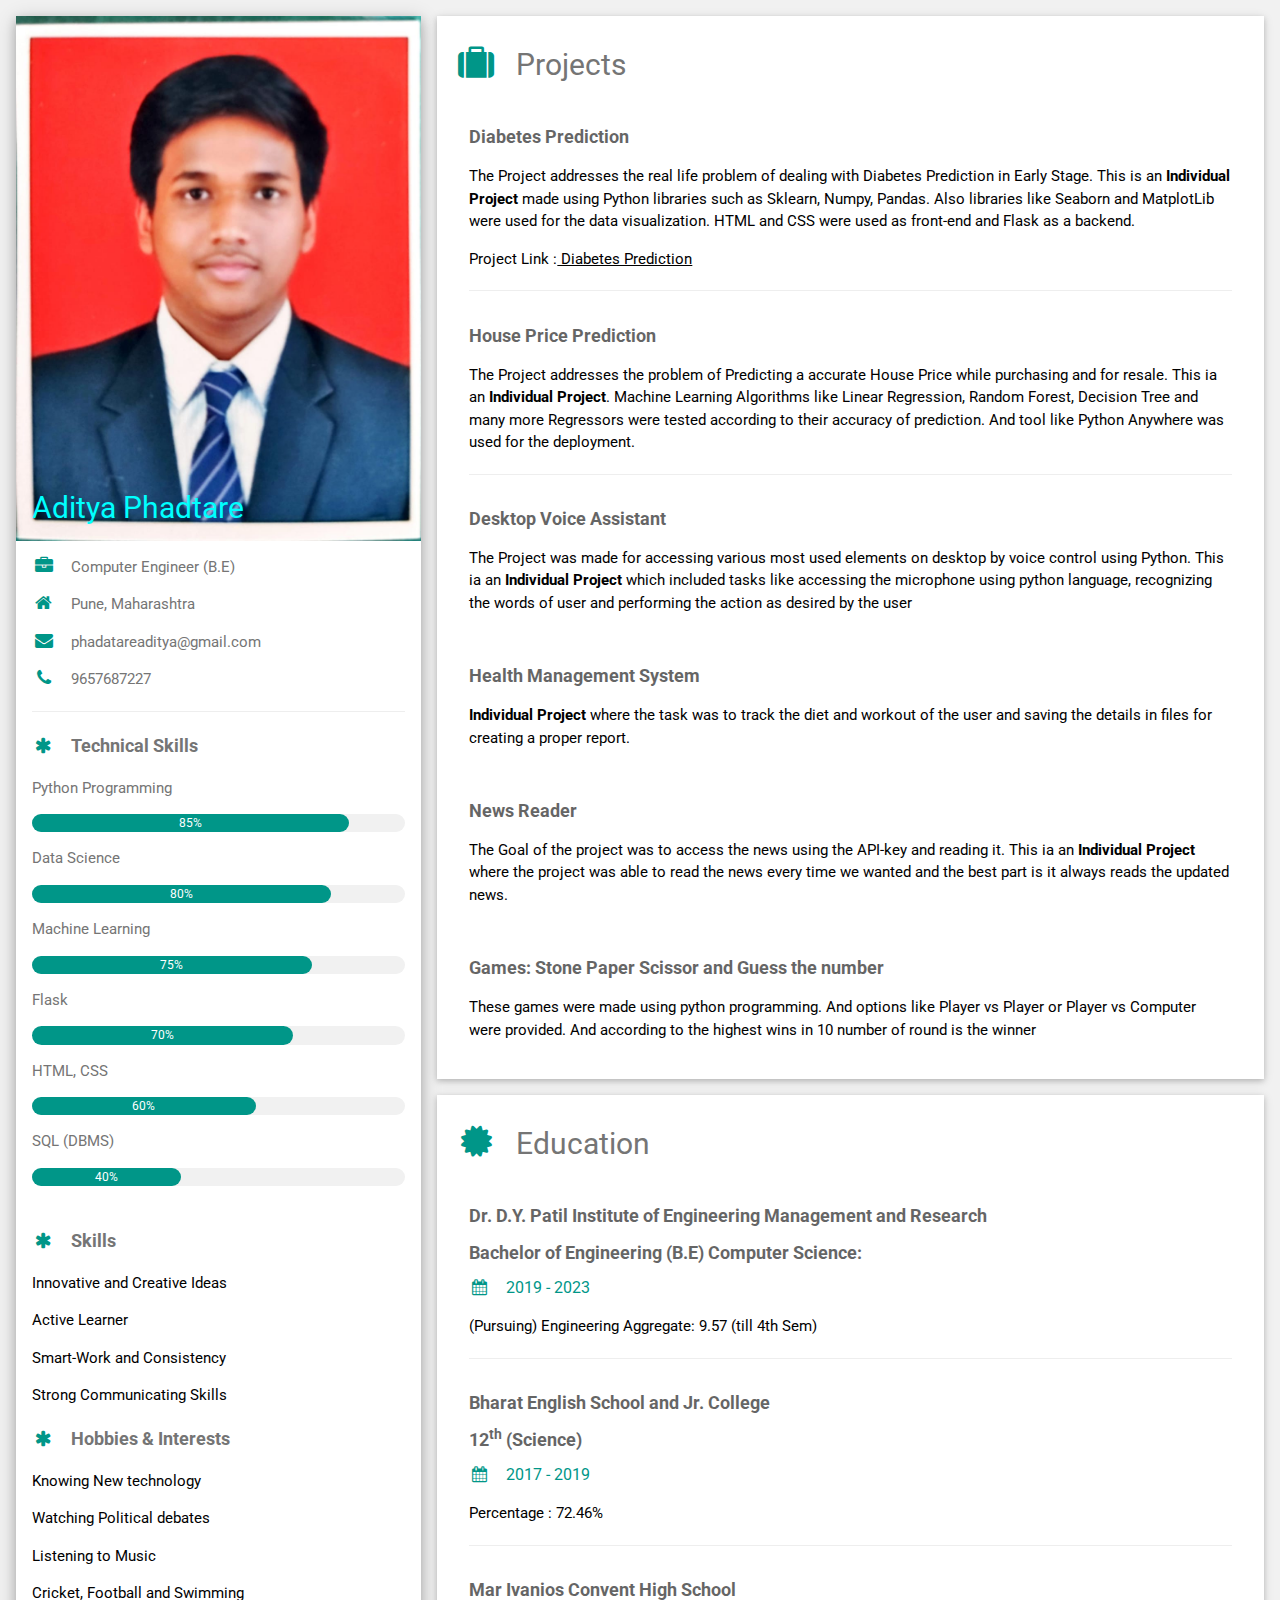
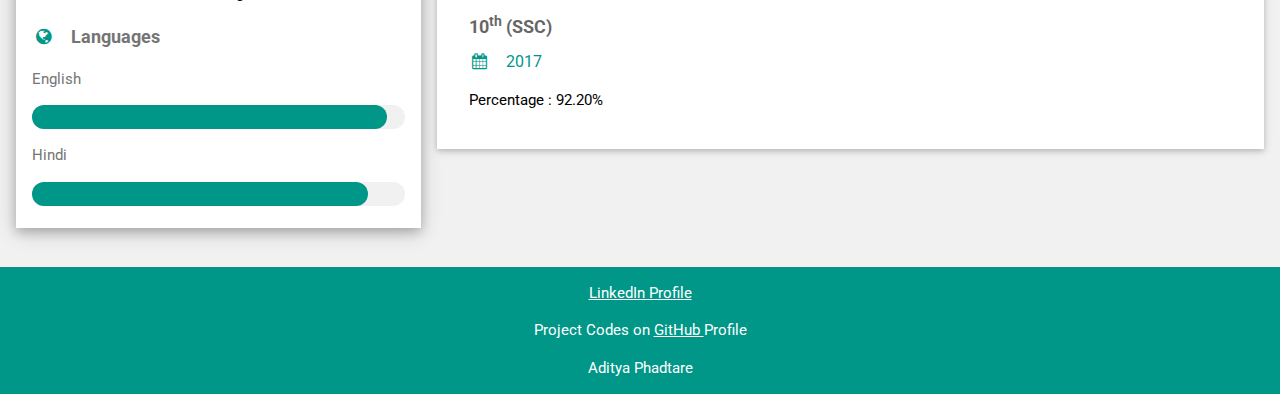
==== aditya_portfolio.html @ cdd527f1 "aditya" ====
<!DOCTYPE html>
<html>
<title>Aditya Phadtare</title>
<meta charset="UTF-8">
<link rel="shortcut icon" href="https://cdn-icons-png.flaticon.com/512/351/351456.png" type="image/x-icon">
<meta name="viewport" content="width=device-width, initial-scale=1">
<link rel="stylesheet" href="css/styling.css">
<link rel='stylesheet' href='https://fonts.googleapis.com/css?family=Roboto'>
<link rel="stylesheet" href="https://cdnjs.cloudflare.com/ajax/libs/font-awesome/4.7.0/css/font-awesome.min.css">
<style>
html,body,h1,h2,h3,h4,h5,h6 {font-family: "Roboto", sans-serif}
</style>
<body class="w3-light-grey">

<!-- Page Container -->
<div class="w3-content w3-margin-top" style="max-width:1400px;">

  <!-- The Grid -->
  <div class="w3-row-padding">
  
    <!-- Left Column -->
    <div class="w3-third">
    
      <div class="w3-white w3-text-grey w3-card-4">
        <div class="w3-display-container">
          <img src="images/secretary.jpg" style="width:100%" alt="Avatar">
          <div class="w3-display-bottomleft w3-container w3-text-black">
            <h2>Aditya Phadtare</h2>
          </div>
        </div>
        <div class="w3-container">
          <p><i class="fa fa-briefcase fa-fw w3-margin-right w3-large w3-text-teal"></i>Computer Engineer (B.E)</p>
          <p><i class="fa fa-home fa-fw w3-margin-right w3-large w3-text-teal"></i>Pune, Maharashtra</p>
          <p><i class="fa fa-envelope fa-fw w3-margin-right w3-large w3-text-teal"></i>phadatareaditya@gmail.com</p>
          <p><i class="fa fa-phone fa-fw w3-margin-right w3-large w3-text-teal"></i>9657687227</p>
          <hr>

          <p class="w3-large"><b><i class="fa fa-asterisk fa-fw w3-margin-right w3-text-teal"></i>Technical Skills</b></p>
          <p>Python Programming</p>
          <div class="w3-light-grey w3-round-xlarge w3-small">
            <div class="w3-container w3-center w3-round-xlarge w3-teal" style="width:85%">85%</div>
          </div>
          <p>Data Science</p>
          <div class="w3-light-grey w3-round-xlarge w3-small">
            <div class="w3-container w3-center w3-round-xlarge w3-teal" style="width:80%">80%</div>
          </div>
          <p>Machine Learning</p>
          <div class="w3-light-grey w3-round-xlarge w3-small">
            <div class="w3-container w3-center w3-round-xlarge w3-teal" style="width:75%">
              <div class="w3-center w3-text-white">75%</div>
            </div>
          </div>
          <p>Flask</p>
          <div class="w3-light-grey w3-round-xlarge w3-small">
            <div class="w3-container w3-center w3-round-xlarge w3-teal" style="width:70%">70%</div>
          </div>
          <p>HTML, CSS</p>
          <div class="w3-light-grey w3-round-xlarge w3-small">
            <div class="w3-container w3-center w3-round-xlarge w3-teal" style="width:60%">60%</div>
          </div>
          <p>SQL (DBMS)</p>
          <div class="w3-light-grey w3-round-xlarge w3-small">
            <div class="w3-container w3-center w3-round-xlarge w3-teal" style="width:40%">40%</div>
          </div>
          <br>


          <p class="w3-large"><b><i class="fa fa-asterisk fa-fw w3-margin-right w3-text-teal"></i>Skills</b></p>
          <div style="color:black">
          <p>Innovative and Creative Ideas</p>
          <p>Active Learner</p>
          <p>Smart-Work and Consistency</p>
          <p>Strong Communicating Skills</p></div>

          <p class="w3-large"><b><i class="fa fa-asterisk fa-fw w3-margin-right w3-text-teal"></i>Hobbies & Interests</b></p>
          <div style="color:black">
          <p>Knowing New technology</p>
          <p>Watching Political debates</p>
          <p>Listening to Music</p>
          <p>Cricket, Football and Swimming</p>
        </div>



          <p class="w3-large w3-text-theme"><b><i class="fa fa-globe fa-fw w3-margin-right w3-text-teal"></i>Languages</b></p>
          <p>English</p>
          <div class="w3-light-grey w3-round-xlarge">
            <div class="w3-round-xlarge w3-teal" style="height:24px;width:95%"></div>
          </div>
        
          <p>Hindi</p>
          <div class="w3-light-grey w3-round-xlarge">
            <div class="w3-round-xlarge w3-teal" style="height:24px;width:90%"></div>
          </div>
          <br>
        </div>
        
      </div><br>
      

    <!-- End Left Column -->
    </div>

    <!-- Right Column -->
    <div class="w3-twothird">
    
      <div class="w3-container w3-card w3-white w3-margin-bottom">
        <h2 class="w3-text-grey w3-padding-16"><i class="fa fa-suitcase fa-fw w3-margin-right w3-xxlarge w3-text-teal"></i>Projects</h2>
        <div class="w3-container">
          <h5 class="w3-opacity"><b>Diabetes Prediction</b></h5>
          <p>The Project addresses the real life problem of dealing with Diabetes Prediction in Early Stage. This is an <strong>Individual Project</strong> made using Python libraries such as Sklearn, Numpy, Pandas. Also libraries like Seaborn and MatplotLib were used for the data visualization. HTML and CSS were used as front-end and Flask as a backend.</p>
          <p>Project Link :<a href="aditya42.pythonanywhere.com", target="blank"> Diabetes Prediction</a></p>
          <hr>
        </div>
        <div class="w3-container">
          <h5 class="w3-opacity"><b>House Price Prediction</b></h5>
          <p>The Project addresses the problem of Predicting a accurate House Price while purchasing and for resale. This ia an <strong>Individual Project</strong>. Machine Learning Algorithms like Linear Regression, Random Forest, Decision Tree and many more Regressors were tested according to their accuracy of prediction. And tool like Python Anywhere was used for the deployment. </p>
          <hr>
        </div>
        <div class="w3-container">
          <h5 class="w3-opacity"><b>Desktop Voice Assistant</b></h5>
          <p>The Project was made for accessing various most used elements on desktop by voice control using Python. This ia an <strong>Individual Project</strong> which included tasks like accessing the microphone using python language, recognizing the words of user and performing the action as desired by the user</p><br>
        </div>
        <div class="w3-container">
          <h5 class="w3-opacity"><b>Health Management System</b></h5>
          <p><strong>Individual Project</strong> where the task was to track the diet and workout of the user and saving the details in files for creating a proper report. </p><br>
        </div>
        <div class="w3-container">
          <h5 class="w3-opacity"><b>News Reader</b></h5>
          <p>The Goal of the project was to access the news using the API-key and reading it. This ia an <strong>Individual Project</strong> where the project was able to read the news every time we wanted and the best part is it always reads the updated news. </p><br>
        </div>
        <div class="w3-container">
          <h5 class="w3-opacity"><b>Games: Stone Paper Scissor and Guess the number</b></h5>
          <p>These games were made using python programming. And options like Player vs Player or Player vs Computer were provided. And according to the highest wins in 10 number of round is the winner </p><br>
        </div>
        
      </div>

      <div class="w3-container w3-card w3-white">
        <h2 class="w3-text-grey w3-padding-16"><i class="fa fa-certificate fa-fw w3-margin-right w3-xxlarge w3-text-teal"></i>Education</h2>
        <div class="w3-container">
          <h5 class="w3-opacity"><b>Dr. D.Y. Patil Institute of Engineering Management and Research</b></h5>
          <h5 class="w3-opacity"><b>Bachelor of Engineering (B.E) Computer Science:</b></h5>

          <h6 class="w3-text-teal"><i class="fa fa-calendar fa-fw w3-margin-right"></i>2019 - 2023</h6>
          <p>(Pursuing) Engineering Aggregate: 9.57 (till 4th Sem)</p>
          <hr>
        </div>
        <div class="w3-container">
          <h5 class="w3-opacity"><b>Bharat English School and Jr. College</b></h5>
          <h5 class="w3-opacity"><b>12<sup>th</sup> (Science)</b></h5>

          <h6 class="w3-text-teal"><i class="fa fa-calendar fa-fw w3-margin-right"></i>2017 - 2019</h6>
          <p>Percentage : 72.46%</p>
          <hr>
        </div>
        <div class="w3-container">
          <h5 class="w3-opacity"><b>Mar Ivanios Convent High School</b></h5>
          <h5 class="w3-opacity"><b>10<sup>th</sup> (SSC)</b></h5>

          <h6 class="w3-text-teal"><i class="fa fa-calendar fa-fw w3-margin-right"></i>2017</h6>
          <p>Percentage : 92.20%</p><br>
        </div>
      </div>

    <!-- End Right Column -->
    </div>
    
  <!-- End Grid -->
  </div>
  
  <!-- End Page Container -->
</div>

<footer class="w3-container w3-teal w3-center w3-margin-top">
  <a href="https://www.linkedin.com/in/aditya-phadtare-8048a41bb/", target="blank"><p>LinkedIn Profile</p></a>
  <p>Project Codes on <a href="https://github.com/DynamicCoder-1942", target="blank">GitHub </a>Profile</p>
  <p>Aditya Phadtare</p>
</footer>

</body>
</html>
---- css/styling.css ----
/* W3.CSS 4.15 December 2020 by Jan Egil and Borge Refsnes */
html {
    box-sizing: border-box
}
*,
*:before,
*:after {
    box-sizing: inherit
}
/* Extract from normalize.css by Nicolas Gallagher and Jonathan Neal git.io/normalize */
html {
    -ms-text-size-adjust: 100%;
    -webkit-text-size-adjust: 100%
}
body {
    margin: 0
}
article,
aside,
details,
figcaption,
figure,
footer,
header,
main,
menu,
nav,
section {
    display: block
}
summary {
    display: list-item
}
audio,
canvas,
progress,
video {
    display: inline-block
}
progress {
    vertical-align: baseline
}
audio:not([controls]) {
    display: none;
    height: 0
}
[hidden],
template {
    display: none
}
a {
    background-color: transparent
}
a:active,
a:hover {
    outline-width: 0
}
abbr[title] {
    border-bottom: none;
    text-decoration: underline;
    text-decoration: underline dotted
}
b,
strong {
    font-weight: bolder
}
dfn {
    font-style: italic
}
mark {
    background: #ff0;
    color: #000
}
small {
    font-size: 80%
}
sub,
sup {
    font-size: 75%;
    line-height: 0;
    position: relative;
    vertical-align: baseline
}
sub {
    bottom: -0.25em
}
sup {
    top: -0.5em
}
figure {
    margin: 1em 40px
}
img {
    border-style: none
}
code,
kbd,
pre,
samp {
    font-family: monospace, monospace;
    font-size: 1em
}
hr {
    box-sizing: content-box;
    height: 0;
    overflow: visible
}
button,
input,
select,
textarea,
optgroup {
    font: inherit;
    margin: 0
}
optgroup {
    font-weight: bold
}
button,
input {
    overflow: visible
}
button,
select {
    text-transform: none
}
button,
[type=button],
[type=reset],
[type=submit] {
    -webkit-appearance: button
}
button::-moz-focus-inner,
[type=button]::-moz-focus-inner,
[type=reset]::-moz-focus-inner,
[type=submit]::-moz-focus-inner {
    border-style: none;
    padding: 0
}
button:-moz-focusring,
[type=button]:-moz-focusring,
[type=reset]:-moz-focusring,
[type=submit]:-moz-focusring {
    outline: 1px dotted ButtonText
}
fieldset {
    border: 1px solid #c0c0c0;
    margin: 0 2px;
    padding: .35em .625em .75em
}
legend {
    color: inherit;
    display: table;
    max-width: 100%;
    padding: 0;
    white-space: normal
}
textarea {
    overflow: auto
}
[type=checkbox],
[type=radio] {
    padding: 0
}
[type=number]::-webkit-inner-spin-button,
[type=number]::-webkit-outer-spin-button {
    height: auto
}
[type=search] {
    -webkit-appearance: textfield;
    outline-offset: -2px
}
[type=search]::-webkit-search-decoration {
    -webkit-appearance: none
}
::-webkit-file-upload-button {
    -webkit-appearance: button;
    font: inherit
}
/* End extract */
html,
body {
    font-family: Verdana, sans-serif;
    font-size: 15px;
    line-height: 1.5
}
html {
    overflow-x: hidden
}
h1 {
    font-size: 36px
}
h2 {
    font-size: 30px;
    color: aqua
}
h3 {
    font-size: 24px
}
h4 {
    font-size: 20px
}
h5 {
    font-size: 18px
}
h6 {
    font-size: 16px
}
.w3-serif {
    font-family: serif
}
.w3-sans-serif {
    font-family: sans-serif
}
.w3-cursive {
    font-family: cursive
}
.w3-monospace {
    font-family: monospace
}
h1,
h2,
h3,
h4,
h5,
h6 {
    font-family: "Segoe UI", Arial, sans-serif;
    font-weight: 400;
    margin: 10px 0
}
.w3-wide {
    letter-spacing: 4px
}
hr {
    border: 0;
    border-top: 1px solid #eee;
    margin: 20px 0
}
.w3-image {
    max-width: 100%;
    height: auto
}
img {
    vertical-align: middle
}
a {
    color: inherit
}
.w3-table,
.w3-table-all {
    border-collapse: collapse;
    border-spacing: 0;
    width: 100%;
    display: table
}
.w3-table-all {
    border: 1px solid #ccc
}
.w3-bordered tr,
.w3-table-all tr {
    border-bottom: 1px solid #ddd
}
.w3-striped tbody tr:nth-child(even) {
    background-color: #f1f1f1
}
.w3-table-all tr:nth-child(odd) {
    background-color: #fff
}
.w3-table-all tr:nth-child(even) {
    background-color: #f1f1f1
}
.w3-hoverable tbody tr:hover,
.w3-ul.w3-hoverable li:hover {
    background-color: #ccc
}
.w3-centered tr th,
.w3-centered tr td {
    text-align: center
}
.w3-table td,
.w3-table th,
.w3-table-all td,
.w3-table-all th {
    padding: 8px 8px;
    display: table-cell;
    text-align: left;
    vertical-align: top
}
.w3-table th:first-child,
.w3-table td:first-child,
.w3-table-all th:first-child,
.w3-table-all td:first-child {
    padding-left: 16px
}
.w3-btn,
.w3-button {
    border: none;
    display: inline-block;
    padding: 8px 16px;
    vertical-align: middle;
    overflow: hidden;
    text-decoration: none;
    color: inherit;
    background-color: inherit;
    text-align: center;
    cursor: pointer;
    white-space: nowrap
}
.w3-btn:hover {
    box-shadow: 0 8px 16px 0 rgba(0, 0, 0, 0.2), 0 6px 20px 0 rgba(0, 0, 0, 0.19)
}
.w3-btn,
.w3-button {
    -webkit-touch-callout: none;
    -webkit-user-select: none;
    -khtml-user-select: none;
    -moz-user-select: none;
    -ms-user-select: none;
    user-select: none
}
.w3-disabled,
.w3-btn:disabled,
.w3-button:disabled {
    cursor: not-allowed;
    opacity: 0.3
}
.w3-disabled *,
:disabled * {
    pointer-events: none
}
.w3-btn.w3-disabled:hover,
.w3-btn:disabled:hover {
    box-shadow: none
}
.w3-badge,
.w3-tag {
    background-color: #000;
    color: #fff;
    display: inline-block;
    padding-left: 8px;
    padding-right: 8px;
    text-align: center
}
.w3-badge {
    border-radius: 50%
}
.w3-ul {
    list-style-type: none;
    padding: 0;
    margin: 0
}
.w3-ul li {
    padding: 8px 16px;
    border-bottom: 1px solid #ddd
}
.w3-ul li:last-child {
    border-bottom: none
}
.w3-tooltip,
.w3-display-container {
    position: relative
}
.w3-tooltip .w3-text {
    display: none
}
.w3-tooltip:hover .w3-text {
    display: inline-block
}
.w3-ripple:active {
    opacity: 0.5
}
.w3-ripple {
    transition: opacity 0s
}
.w3-input {
    padding: 8px;
    display: block;
    border: none;
    border-bottom: 1px solid #ccc;
    width: 100%
}
.w3-select {
    padding: 9px 0;
    width: 100%;
    border: none;
    border-bottom: 1px solid #ccc
}
.w3-dropdown-click,
.w3-dropdown-hover {
    position: relative;
    display: inline-block;
    cursor: pointer
}
.w3-dropdown-hover:hover .w3-dropdown-content {
    display: block
}
.w3-dropdown-hover:first-child,
.w3-dropdown-click:hover {
    background-color: #ccc;
    color: #000
}
.w3-dropdown-hover:hover > .w3-button:first-child,
.w3-dropdown-click:hover > .w3-button:first-child {
    background-color: #ccc;
    color: #000
}
.w3-dropdown-content {
    cursor: auto;
    color: #000;
    background-color: #fff;
    display: none;
    position: absolute;
    min-width: 160px;
    margin: 0;
    padding: 0;
    z-index: 1
}
.w3-check,
.w3-radio {
    width: 24px;
    height: 24px;
    position: relative;
    top: 6px
}
.w3-sidebar {
    height: 100%;
    width: 200px;
    background-color: #fff;
    position: fixed !important;
    z-index: 1;
    overflow: auto
}
.w3-bar-block .w3-dropdown-hover,
.w3-bar-block .w3-dropdown-click {
    width: 100%
}
.w3-bar-block .w3-dropdown-hover .w3-dropdown-content,
.w3-bar-block .w3-dropdown-click .w3-dropdown-content {
    min-width: 100%
}
.w3-bar-block .w3-dropdown-hover .w3-button,
.w3-bar-block .w3-dropdown-click .w3-button {
    width: 100%;
    text-align: left;
    padding: 8px 16px
}
.w3-main,
#main {
    transition: margin-left .4s
}
.w3-modal {
    z-index: 3;
    display: none;
    padding-top: 100px;
    position: fixed;
    left: 0;
    top: 0;
    width: 100%;
    height: 100%;
    overflow: auto;
    background-color: rgb(0, 0, 0);
    background-color: rgba(0, 0, 0, 0.4)
}
.w3-modal-content {
    margin: auto;
    background-color: #fff;
    position: relative;
    padding: 0;
    outline: 0;
    width: 600px
}
.w3-bar {
    width: 100%;
    overflow: hidden
}
.w3-center .w3-bar {
    display: inline-block;
    width: auto
}
.w3-bar .w3-bar-item {
    padding: 8px 16px;
    float: left;
    width: auto;
    border: none;
    display: block;
    outline: 0
}
.w3-bar .w3-dropdown-hover,
.w3-bar .w3-dropdown-click {
    position: static;
    float: left
}
.w3-bar .w3-button {
    white-space: normal
}
.w3-bar-block .w3-bar-item {
    width: 100%;
    display: block;
    padding: 8px 16px;
    text-align: left;
    border: none;
    white-space: normal;
    float: none;
    outline: 0
}
.w3-bar-block.w3-center .w3-bar-item {
    text-align: center
}
.w3-block {
    display: block;
    width: 100%
}
.w3-responsive {
    display: block;
    overflow-x: auto
}
.w3-container:after,
.w3-container:before,
.w3-panel:after,
.w3-panel:before,
.w3-row:after,
.w3-row:before,
.w3-row-padding:after,
.w3-row-padding:before,
.w3-cell-row:before,
.w3-cell-row:after,
.w3-clear:after,
.w3-clear:before,
.w3-bar:before,
.w3-bar:after {
    content: "";
    display: table;
    clear: both
}
.w3-col,
.w3-half,
.w3-third,
.w3-twothird,
.w3-threequarter,
.w3-quarter {
    float: left;
    width: 100%
}
.w3-col.s1 {
    width: 8.33333%
}
.w3-col.s2 {
    width: 16.66666%
}
.w3-col.s3 {
    width: 24.99999%
}
.w3-col.s4 {
    width: 33.33333%
}
.w3-col.s5 {
    width: 41.66666%
}
.w3-col.s6 {
    width: 49.99999%
}
.w3-col.s7 {
    width: 58.33333%
}
.w3-col.s8 {
    width: 66.66666%
}
.w3-col.s9 {
    width: 74.99999%
}
.w3-col.s10 {
    width: 83.33333%
}
.w3-col.s11 {
    width: 91.66666%
}
.w3-col.s12 {
    width: 99.99999%
}
@media (min-width:601px) {
    .w3-col.m1 {
        width: 8.33333%
    }
    .w3-col.m2 {
        width: 16.66666%
    }
    .w3-col.m3,
    .w3-quarter {
        width: 24.99999%
    }
    .w3-col.m4,
    .w3-third {
        width: 33.33333%
    }
    .w3-col.m5 {
        width: 41.66666%
    }
    .w3-col.m6,
    .w3-half {
        width: 49.99999%
    }
    .w3-col.m7 {
        width: 58.33333%
    }
    .w3-col.m8,
    .w3-twothird {
        width: 66.66666%
    }
    .w3-col.m9,
    .w3-threequarter {
        width: 74.99999%
    }
    .w3-col.m10 {
        width: 83.33333%
    }
    .w3-col.m11 {
        width: 91.66666%
    }
    .w3-col.m12 {
        width: 99.99999%
    }
}
@media (min-width:993px) {
    .w3-col.l1 {
        width: 8.33333%
    }
    .w3-col.l2 {
        width: 16.66666%
    }
    .w3-col.l3 {
        width: 24.99999%
    }
    .w3-col.l4 {
        width: 33.33333%
    }
    .w3-col.l5 {
        width: 41.66666%
    }
    .w3-col.l6 {
        width: 49.99999%
    }
    .w3-col.l7 {
        width: 58.33333%
    }
    .w3-col.l8 {
        width: 66.66666%
    }
    .w3-col.l9 {
        width: 74.99999%
    }
    .w3-col.l10 {
        width: 83.33333%
    }
    .w3-col.l11 {
        width: 91.66666%
    }
    .w3-col.l12 {
        width: 99.99999%
    }
}
.w3-rest {
    overflow: hidden
}
.w3-stretch {
    margin-left: -16px;
    margin-right: -16px
}
.w3-content,
.w3-auto {
    margin-left: auto;
    margin-right: auto
}
.w3-content {
    max-width: 980px
}
.w3-auto {
    max-width: 1140px
}
.w3-cell-row {
    display: table;
    width: 100%
}
.w3-cell {
    display: table-cell
}
.w3-cell-top {
    vertical-align: top
}
.w3-cell-middle {
    vertical-align: middle
}
.w3-cell-bottom {
    vertical-align: bottom
}
.w3-hide {
    display: none !important
}
.w3-show-block,
.w3-show {
    display: block !important
}
.w3-show-inline-block {
    display: inline-block !important
}
@media (max-width:1205px) {
    .w3-auto {
        max-width: 95%
    }
}
@media (max-width:600px) {
    .w3-modal-content {
        margin: 0 10px;
        width: auto !important
    }
    .w3-modal {
        padding-top: 30px
    }
    .w3-dropdown-hover.w3-mobile .w3-dropdown-content,
    .w3-dropdown-click.w3-mobile .w3-dropdown-content {
        position: relative
    }
    .w3-hide-small {
        display: none !important
    }
    .w3-mobile {
        display: block;
        width: 100% !important
    }
    .w3-bar-item.w3-mobile,
    .w3-dropdown-hover.w3-mobile,
    .w3-dropdown-click.w3-mobile {
        text-align: center
    }
    .w3-dropdown-hover.w3-mobile,
    .w3-dropdown-hover.w3-mobile .w3-btn,
    .w3-dropdown-hover.w3-mobile .w3-button,
    .w3-dropdown-click.w3-mobile,
    .w3-dropdown-click.w3-mobile .w3-btn,
    .w3-dropdown-click.w3-mobile .w3-button {
        width: 100%
    }
}
@media (max-width:768px) {
    .w3-modal-content {
        width: 500px
    }
    .w3-modal {
        padding-top: 50px
    }
}
@media (min-width:993px) {
    .w3-modal-content {
        width: 900px
    }
    .w3-hide-large {
        display: none !important
    }
    .w3-sidebar.w3-collapse {
        display: block !important
    }
}
@media (max-width:992px) and (min-width:601px) {
    .w3-hide-medium {
        display: none !important
    }
}
@media (max-width:992px) {
    .w3-sidebar.w3-collapse {
        display: none
    }
    .w3-main {
        margin-left: 0 !important;
        margin-right: 0 !important
    }
    .w3-auto {
        max-width: 100%
    }
}
.w3-top,
.w3-bottom {
    position: fixed;
    width: 100%;
    z-index: 1
}
.w3-top {
    top: 0
}
.w3-bottom {
    bottom: 0
}
.w3-overlay {
    position: fixed;
    display: none;
    width: 100%;
    height: 100%;
    top: 0;
    left: 0;
    right: 0;
    bottom: 0;
    background-color: rgba(0, 0, 0, 0.5);
    z-index: 2
}
.w3-display-topleft {
    position: absolute;
    left: 0;
    top: 0
}
.w3-display-topright {
    position: absolute;
    right: 0;
    top: 0
}
.w3-display-bottomleft {
    position: absolute;
    left: 0;
    bottom: 0
}
.w3-display-bottomright {
    position: absolute;
    right: 0;
    bottom: 0
}
.w3-display-middle {
    position: absolute;
    top: 50%;
    left: 50%;
    transform: translate(-50%, -50%);
    -ms-transform: translate(-50%, -50%)
}
.w3-display-left {
    position: absolute;
    top: 50%;
    left: 0%;
    transform: translate(0%, -50%);
    -ms-transform: translate(-0%, -50%)
}
.w3-display-right {
    position: absolute;
    top: 50%;
    right: 0%;
    transform: translate(0%, -50%);
    -ms-transform: translate(0%, -50%)
}
.w3-display-topmiddle {
    position: absolute;
    left: 50%;
    top: 0;
    transform: translate(-50%, 0%);
    -ms-transform: translate(-50%, 0%)
}
.w3-display-bottommiddle {
    position: absolute;
    left: 50%;
    bottom: 0;
    transform: translate(-50%, 0%);
    -ms-transform: translate(-50%, 0%)
}
.w3-display-container:hover .w3-display-hover {
    display: block
}
.w3-display-container:hover span.w3-display-hover {
    display: inline-block
}
.w3-display-hover {
    display: none
}
.w3-display-position {
    position: absolute
}
.w3-circle {
    border-radius: 50%
}
.w3-round-small {
    border-radius: 2px
}
.w3-round,
.w3-round-medium {
    border-radius: 4px
}
.w3-round-large {
    border-radius: 8px
}
.w3-round-xlarge {
    border-radius: 16px
}
.w3-round-xxlarge {
    border-radius: 32px
}
.w3-row-padding,
.w3-row-padding > .w3-half,
.w3-row-padding > .w3-third,
.w3-row-padding > .w3-twothird,
.w3-row-padding > .w3-threequarter,
.w3-row-padding > .w3-quarter,
.w3-row-padding > .w3-col {
    padding: 0 8px
}
.w3-container,
.w3-panel {
    padding: 0.01em 16px
}
.w3-panel {
    margin-top: 16px;
    margin-bottom: 16px
}
.w3-code,
.w3-codespan {
    font-family: Consolas, "courier new";
    font-size: 16px
}
.w3-code {
    width: auto;
    background-color: #fff;
    padding: 8px 12px;
    border-left: 4px solid #4CAF50;
    word-wrap: break-word
}
.w3-codespan {
    color: crimson;
    background-color: #f1f1f1;
    padding-left: 4px;
    padding-right: 4px;
    font-size: 110%
}
.w3-card,
.w3-card-2 {
    box-shadow: 0 2px 5px 0 rgba(0, 0, 0, 0.16), 0 2px 10px 0 rgba(0, 0, 0, 0.12)
}
.w3-card-4,
.w3-hover-shadow:hover {
    box-shadow: 0 4px 10px 0 rgba(0, 0, 0, 0.2), 0 4px 20px 0 rgba(0, 0, 0, 0.19)
}
.w3-spin {
    animation: w3-spin 2s infinite linear
}
@keyframes w3-spin {
    0% {
        transform: rotate(0deg)
    }
    100% {
        transform: rotate(359deg)
    }
}
.w3-animate-fading {
    animation: fading 10s infinite
}
@keyframes fading {
    0% {
        opacity: 0
    }
    50% {
        opacity: 1
    }
    100% {
        opacity: 0
    }
}
.w3-animate-opacity {
    animation: opac 0.8s
}
@keyframes opac {
    from {
        opacity: 0
    }
    to {
        opacity: 1
    }
}
.w3-animate-top {
    position: relative;
    animation: animatetop 0.4s
}
@keyframes animatetop {
    from {
        top: -300px;
        opacity: 0
    }
    to {
        top: 0;
        opacity: 1
    }
}
.w3-animate-left {
    position: relative;
    animation: animateleft 0.4s
}
@keyframes animateleft {
    from {
        left: -300px;
        opacity: 0
    }
    to {
        left: 0;
        opacity: 1
    }
}
.w3-animate-right {
    position: relative;
    animation: animateright 0.4s
}
@keyframes animateright {
    from {
        right: -300px;
        opacity: 0
    }
    to {
        right: 0;
        opacity: 1
    }
}
.w3-animate-bottom {
    position: relative;
    animation: animatebottom 0.4s
}
@keyframes animatebottom {
    from {
        bottom: -300px;
        opacity: 0
    }
    to {
        bottom: 0;
        opacity: 1
    }
}
.w3-animate-zoom {
    animation: animatezoom 0.6s
}
@keyframes animatezoom {
    from {
        transform: scale(0)
    }
    to {
        transform: scale(1)
    }
}
.w3-animate-input {
    transition: width 0.4s ease-in-out
}
.w3-animate-input:focus {
    width: 100% !important
}
.w3-opacity,
.w3-hover-opacity:hover {
    opacity: 0.60
}
.w3-opacity-off,
.w3-hover-opacity-off:hover {
    opacity: 1
}
.w3-opacity-max {
    opacity: 0.25
}
.w3-opacity-min {
    opacity: 0.75
}
.w3-greyscale-max,
.w3-grayscale-max,
.w3-hover-greyscale:hover,
.w3-hover-grayscale:hover {
    filter: grayscale(100%)
}
.w3-greyscale,
.w3-grayscale {
    filter: grayscale(75%)
}
.w3-greyscale-min,
.w3-grayscale-min {
    filter: grayscale(50%)
}
.w3-sepia {
    filter: sepia(75%)
}
.w3-sepia-max,
.w3-hover-sepia:hover {
    filter: sepia(100%)
}
.w3-sepia-min {
    filter: sepia(50%)
}
.w3-tiny {
    font-size: 10px !important
}
.w3-small {
    font-size: 12px !important
}
.w3-medium {
    font-size: 15px !important
}
.w3-large {
    font-size: 18px !important
}
.w3-xlarge {
    font-size: 24px !important
}
.w3-xxlarge {
    font-size: 36px !important
}
.w3-xxxlarge {
    font-size: 48px !important
}
.w3-jumbo {
    font-size: 64px !important
}
.w3-left-align {
    text-align: left !important
}
.w3-right-align {
    text-align: right !important
}
.w3-justify {
    text-align: justify !important
}
.w3-center {
    text-align: center !important
}
.w3-border-0 {
    border: 0 !important
}
.w3-border {
    border: 1px solid #ccc !important
}
.w3-border-top {
    border-top: 1px solid #ccc !important
}
.w3-border-bottom {
    border-bottom: 1px solid #ccc !important
}
.w3-border-left {
    border-left: 1px solid #ccc !important
}
.w3-border-right {
    border-right: 1px solid #ccc !important
}
.w3-topbar {
    border-top: 6px solid #ccc !important
}
.w3-bottombar {
    border-bottom: 6px solid #ccc !important
}
.w3-leftbar {
    border-left: 6px solid #ccc !important
}
.w3-rightbar {
    border-right: 6px solid #ccc !important
}
.w3-section,
.w3-code {
    margin-top: 16px !important;
    margin-bottom: 16px !important
}
.w3-margin {
    margin: 16px !important
}
.w3-margin-top {
    margin-top: 16px !important
}
.w3-margin-bottom {
    margin-bottom: 16px !important
}
.w3-margin-left {
    margin-left: 16px !important
}
.w3-margin-right {
    margin-right: 16px !important
}
.w3-padding-small {
    padding: 4px 8px !important
}
.w3-padding {
    padding: 8px 16px !important
}
.w3-padding-large {
    padding: 12px 24px !important
}
.w3-padding-16 {
    padding-top: 16px !important;
    padding-bottom: 16px !important
}
.w3-padding-24 {
    padding-top: 24px !important;
    padding-bottom: 24px !important
}
.w3-padding-32 {
    padding-top: 32px !important;
    padding-bottom: 32px !important
}
.w3-padding-48 {
    padding-top: 48px !important;
    padding-bottom: 48px !important
}
.w3-padding-64 {
    padding-top: 64px !important;
    padding-bottom: 64px !important
}
.w3-padding-top-64 {
    padding-top: 64px !important
}
.w3-padding-top-48 {
    padding-top: 48px !important
}
.w3-padding-top-32 {
    padding-top: 32px !important
}
.w3-padding-top-24 {
    padding-top: 24px !important
}
.w3-left {
    float: left !important
}
.w3-right {
    float: right !important
}
.w3-button:hover {
    color: #000 !important;
    background-color: #ccc !important
}
.w3-transparent,
.w3-hover-none:hover {
    background-color: transparent !important
}
.w3-hover-none:hover {
    box-shadow: none !important
}
/* Colors */
.w3-amber,
.w3-hover-amber:hover {
    color: #000 !important;
    background-color: #ffc107 !important
}
.w3-aqua,
.w3-hover-aqua:hover {
    color: #000 !important;
    background-color: #00ffff !important
}
.w3-blue,
.w3-hover-blue:hover {
    color: #fff !important;
    background-color: #2196F3 !important
}
.w3-light-blue,
.w3-hover-light-blue:hover {
    color: #000 !important;
    background-color: #87CEEB !important
}
.w3-brown,
.w3-hover-brown:hover {
    color: #fff !important;
    background-color: #795548 !important
}
.w3-cyan,
.w3-hover-cyan:hover {
    color: #000 !important;
    background-color: #00bcd4 !important
}
.w3-blue-grey,
.w3-hover-blue-grey:hover,
.w3-blue-gray,
.w3-hover-blue-gray:hover {
    color: #fff !important;
    background-color: #607d8b !important
}
.w3-green,
.w3-hover-green:hover {
    color: #fff !important;
    background-color: #4CAF50 !important
}
.w3-light-green,
.w3-hover-light-green:hover {
    color: #000 !important;
    background-color: #8bc34a !important
}
.w3-indigo,
.w3-hover-indigo:hover {
    color: #fff !important;
    background-color: #3f51b5 !important
}
.w3-khaki,
.w3-hover-khaki:hover {
    color: #000 !important;
    background-color: #f0e68c !important
}
.w3-lime,
.w3-hover-lime:hover {
    color: #000 !important;
    background-color: #cddc39 !important
}
.w3-orange,
.w3-hover-orange:hover {
    color: #000 !important;
    background-color: #ff9800 !important
}
.w3-deep-orange,
.w3-hover-deep-orange:hover {
    color: #fff !important;
    background-color: #ff5722 !important
}
.w3-pink,
.w3-hover-pink:hover {
    color: #fff !important;
    background-color: #e91e63 !important
}
.w3-purple,
.w3-hover-purple:hover {
    color: #fff !important;
    background-color: #9c27b0 !important
}
.w3-deep-purple,
.w3-hover-deep-purple:hover {
    color: #fff !important;
    background-color: #673ab7 !important
}
.w3-red,
.w3-hover-red:hover {
    color: #fff !important;
    background-color: #f44336 !important
}
.w3-sand,
.w3-hover-sand:hover {
    color: #000 !important;
    background-color: #fdf5e6 !important
}
.w3-teal,
.w3-hover-teal:hover {
    color: #fff !important;
    background-color: #009688 !important
}
.w3-yellow,
.w3-hover-yellow:hover {
    color: #000 !important;
    background-color: #ffeb3b !important
}
.w3-white,
.w3-hover-white:hover {
    color: #000 !important;
    background-color: #fff !important
}
.w3-black,
.w3-hover-black:hover {
    color: #fff !important;
    background-color: #000 !important
}
.w3-grey,
.w3-hover-grey:hover,
.w3-gray,
.w3-hover-gray:hover {
    color: #000 !important;
    background-color: #9e9e9e !important
}
.w3-light-grey,
.w3-hover-light-grey:hover,
.w3-light-gray,
.w3-hover-light-gray:hover {
    color: #000 !important;
    background-color: #f1f1f1 !important
}
.w3-dark-grey,
.w3-hover-dark-grey:hover,
.w3-dark-gray,
.w3-hover-dark-gray:hover {
    color: #fff !important;
    background-color: #616161 !important
}
.w3-pale-red,
.w3-hover-pale-red:hover {
    color: #000 !important;
    background-color: #ffdddd !important
}
.w3-pale-green,
.w3-hover-pale-green:hover {
    color: #000 !important;
    background-color: #ddffdd !important
}
.w3-pale-yellow,
.w3-hover-pale-yellow:hover {
    color: #000 !important;
    background-color: #ffffcc !important
}
.w3-pale-blue,
.w3-hover-pale-blue:hover {
    color: #000 !important;
    background-color: #ddffff !important
}
.w3-text-amber,
.w3-hover-text-amber:hover {
    color: #ffc107 !important
}
.w3-text-aqua,
.w3-hover-text-aqua:hover {
    color: #00ffff !important
}
.w3-text-blue,
.w3-hover-text-blue:hover {
    color: #2196F3 !important
}
.w3-text-light-blue,
.w3-hover-text-light-blue:hover {
    color: #87CEEB !important
}
.w3-text-brown,
.w3-hover-text-brown:hover {
    color: #795548 !important
}
.w3-text-cyan,
.w3-hover-text-cyan:hover {
    color: #00bcd4 !important
}
.w3-text-blue-grey,
.w3-hover-text-blue-grey:hover,
.w3-text-blue-gray,
.w3-hover-text-blue-gray:hover {
    color: #607d8b !important
}
.w3-text-green,
.w3-hover-text-green:hover {
    color: #4CAF50 !important
}
.w3-text-light-green,
.w3-hover-text-light-green:hover {
    color: #8bc34a !important
}
.w3-text-indigo,
.w3-hover-text-indigo:hover {
    color: #3f51b5 !important
}
.w3-text-khaki,
.w3-hover-text-khaki:hover {
    color: #b4aa50 !important
}
.w3-text-lime,
.w3-hover-text-lime:hover {
    color: #cddc39 !important
}
.w3-text-orange,
.w3-hover-text-orange:hover {
    color: #ff9800 !important
}
.w3-text-deep-orange,
.w3-hover-text-deep-orange:hover {
    color: #ff5722 !important
}
.w3-text-pink,
.w3-hover-text-pink:hover {
    color: #e91e63 !important
}
.w3-text-purple,
.w3-hover-text-purple:hover {
    color: #9c27b0 !important
}
.w3-text-deep-purple,
.w3-hover-text-deep-purple:hover {
    color: #673ab7 !important
}
.w3-text-red,
.w3-hover-text-red:hover {
    color: #f44336 !important
}
.w3-text-sand,
.w3-hover-text-sand:hover {
    color: #fdf5e6 !important
}
.w3-text-teal,
.w3-hover-text-teal:hover {
    color: #009688 !important
}
.w3-text-yellow,
.w3-hover-text-yellow:hover {
    color: #d2be0e !important
}
.w3-text-white,
.w3-hover-text-white:hover {
    color: #fff !important
}
.w3-text-black,
.w3-hover-text-black:hover {
    color: #000 !important
}
.w3-text-grey,
.w3-hover-text-grey:hover,
.w3-text-gray,
.w3-hover-text-gray:hover {
    color: #757575 !important
}
.w3-text-light-grey,
.w3-hover-text-light-grey:hover,
.w3-text-light-gray,
.w3-hover-text-light-gray:hover {
    color: #f1f1f1 !important
}
.w3-text-dark-grey,
.w3-hover-text-dark-grey:hover,
.w3-text-dark-gray,
.w3-hover-text-dark-gray:hover {
    color: #3a3a3a !important
}
.w3-border-amber,
.w3-hover-border-amber:hover {
    border-color: #ffc107 !important
}
.w3-border-aqua,
.w3-hover-border-aqua:hover {
    border-color: #00ffff !important
}
.w3-border-blue,
.w3-hover-border-blue:hover {
    border-color: #2196F3 !important
}
.w3-border-light-blue,
.w3-hover-border-light-blue:hover {
    border-color: #87CEEB !important
}
.w3-border-brown,
.w3-hover-border-brown:hover {
    border-color: #795548 !important
}
.w3-border-cyan,
.w3-hover-border-cyan:hover {
    border-color: #00bcd4 !important
}
.w3-border-blue-grey,
.w3-hover-border-blue-grey:hover,
.w3-border-blue-gray,
.w3-hover-border-blue-gray:hover {
    border-color: #607d8b !important
}
.w3-border-green,
.w3-hover-border-green:hover {
    border-color: #4CAF50 !important
}
.w3-border-light-green,
.w3-hover-border-light-green:hover {
    border-color: #8bc34a !important
}
.w3-border-indigo,
.w3-hover-border-indigo:hover {
    border-color: #3f51b5 !important
}
.w3-border-khaki,
.w3-hover-border-khaki:hover {
    border-color: #f0e68c !important
}
.w3-border-lime,
.w3-hover-border-lime:hover {
    border-color: #cddc39 !important
}
.w3-border-orange,
.w3-hover-border-orange:hover {
    border-color: #ff9800 !important
}
.w3-border-deep-orange,
.w3-hover-border-deep-orange:hover {
    border-color: #ff5722 !important
}
.w3-border-pink,
.w3-hover-border-pink:hover {
    border-color: #e91e63 !important
}
.w3-border-purple,
.w3-hover-border-purple:hover {
    border-color: #9c27b0 !important
}
.w3-border-deep-purple,
.w3-hover-border-deep-purple:hover {
    border-color: #673ab7 !important
}
.w3-border-red,
.w3-hover-border-red:hover {
    border-color: #f44336 !important
}
.w3-border-sand,
.w3-hover-border-sand:hover {
    border-color: #fdf5e6 !important
}
.w3-border-teal,
.w3-hover-border-teal:hover {
    border-color: #009688 !important
}
.w3-border-yellow,
.w3-hover-border-yellow:hover {
    border-color: #ffeb3b !important
}
.w3-border-white,
.w3-hover-border-white:hover {
    border-color: #fff !important
}
.w3-border-black,
.w3-hover-border-black:hover {
    border-color: #000 !important
}
.w3-border-grey,
.w3-hover-border-grey:hover,
.w3-border-gray,
.w3-hover-border-gray:hover {
    border-color: #9e9e9e !important
}
.w3-border-light-grey,
.w3-hover-border-light-grey:hover,
.w3-border-light-gray,
.w3-hover-border-light-gray:hover {
    border-color: #f1f1f1 !important
}
.w3-border-dark-grey,
.w3-hover-border-dark-grey:hover,
.w3-border-dark-gray,
.w3-hover-border-dark-gray:hover {
    border-color: #616161 !important
}
.w3-border-pale-red,
.w3-hover-border-pale-red:hover {
    border-color: #ffe7e7 !important
}
.w3-border-pale-green,
.w3-hover-border-pale-green:hover {
    border-color: #e7ffe7 !important
}
.w3-border-pale-yellow,
.w3-hover-border-pale-yellow:hover {
    border-color: #ffffcc !important
}
.w3-border-pale-blue,
.w3-hover-border-pale-blue:hover {
    border-color: #e7ffff !important
}
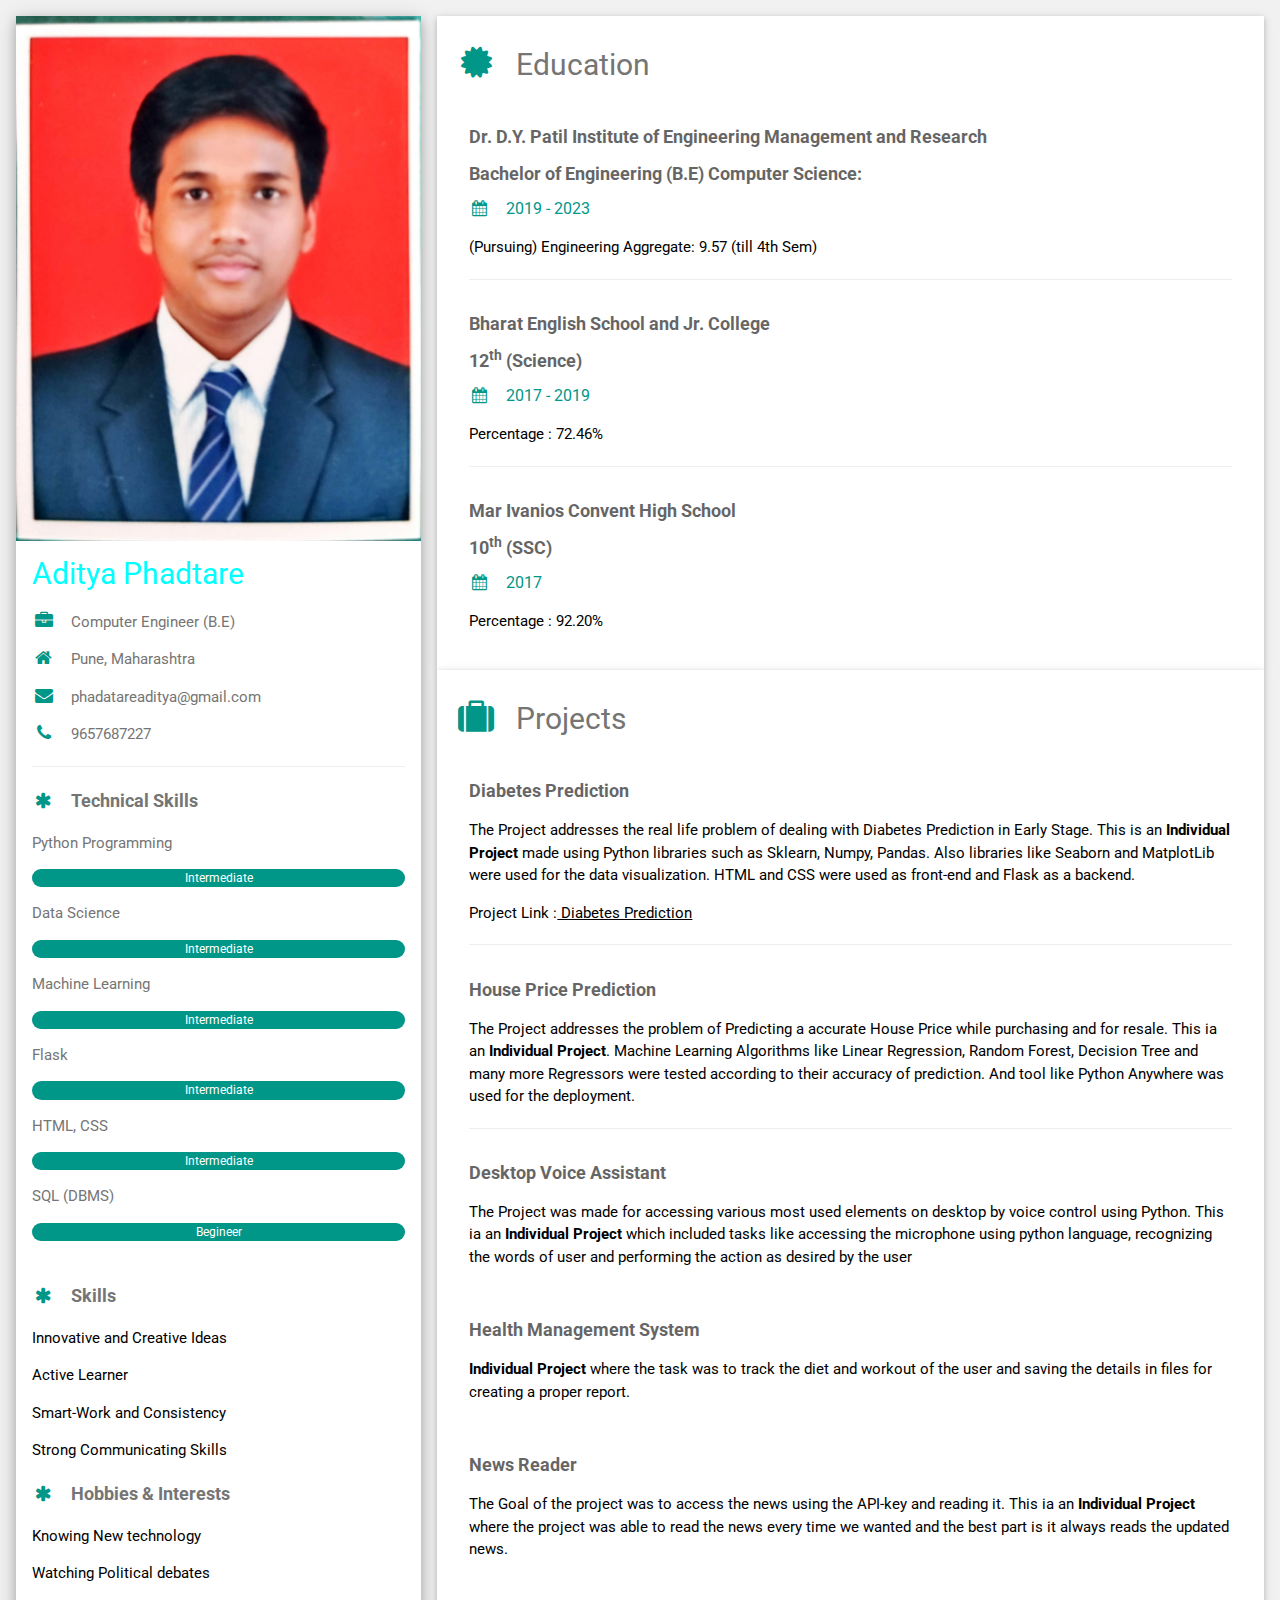
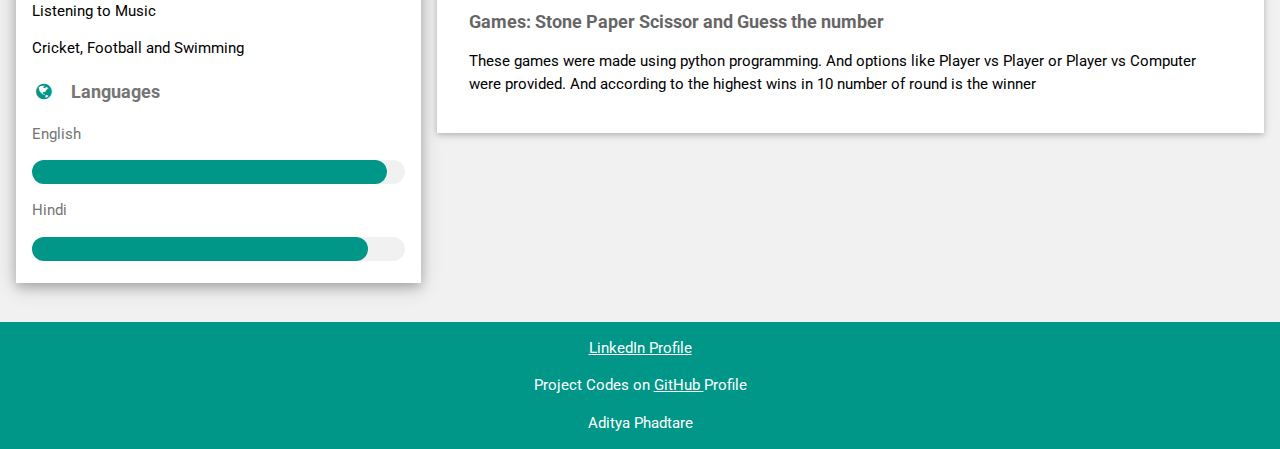
==== commit e841a0e5: "Add files via upload" ====
--- a/aditya_portfolio.html
+++ b/aditya_portfolio.html
@@ -1,182 +1,186 @@
-<!DOCTYPE html>
-<html>
-<title>Aditya Phadtare</title>
-<meta charset="UTF-8">
-<link rel="shortcut icon" href="https://cdn-icons-png.flaticon.com/512/351/351456.png" type="image/x-icon">
-<meta name="viewport" content="width=device-width, initial-scale=1">
-<link rel="stylesheet" href="css/styling.css">
-<link rel='stylesheet' href='https://fonts.googleapis.com/css?family=Roboto'>
-<link rel="stylesheet" href="https://cdnjs.cloudflare.com/ajax/libs/font-awesome/4.7.0/css/font-awesome.min.css">
-<style>
-html,body,h1,h2,h3,h4,h5,h6 {font-family: "Roboto", sans-serif}
-</style>
-<body class="w3-light-grey">
-
-<!-- Page Container -->
-<div class="w3-content w3-margin-top" style="max-width:1400px;">
-
-  <!-- The Grid -->
-  <div class="w3-row-padding">
-  
-    <!-- Left Column -->
-    <div class="w3-third">
-    
-      <div class="w3-white w3-text-grey w3-card-4">
-        <div class="w3-display-container">
-          <img src="images/secretary.jpg" style="width:100%" alt="Avatar">
-          <div class="w3-display-bottomleft w3-container w3-text-black">
-            <h2>Aditya Phadtare</h2>
-          </div>
-        </div>
-        <div class="w3-container">
-          <p><i class="fa fa-briefcase fa-fw w3-margin-right w3-large w3-text-teal"></i>Computer Engineer (B.E)</p>
-          <p><i class="fa fa-home fa-fw w3-margin-right w3-large w3-text-teal"></i>Pune, Maharashtra</p>
-          <p><i class="fa fa-envelope fa-fw w3-margin-right w3-large w3-text-teal"></i>phadatareaditya@gmail.com</p>
-          <p><i class="fa fa-phone fa-fw w3-margin-right w3-large w3-text-teal"></i>9657687227</p>
-          <hr>
-
-          <p class="w3-large"><b><i class="fa fa-asterisk fa-fw w3-margin-right w3-text-teal"></i>Technical Skills</b></p>
-          <p>Python Programming</p>
-          <div class="w3-light-grey w3-round-xlarge w3-small">
-            <div class="w3-container w3-center w3-round-xlarge w3-teal" style="width:85%">85%</div>
-          </div>
-          <p>Data Science</p>
-          <div class="w3-light-grey w3-round-xlarge w3-small">
-            <div class="w3-container w3-center w3-round-xlarge w3-teal" style="width:80%">80%</div>
-          </div>
-          <p>Machine Learning</p>
-          <div class="w3-light-grey w3-round-xlarge w3-small">
-            <div class="w3-container w3-center w3-round-xlarge w3-teal" style="width:75%">
-              <div class="w3-center w3-text-white">75%</div>
-            </div>
-          </div>
-          <p>Flask</p>
-          <div class="w3-light-grey w3-round-xlarge w3-small">
-            <div class="w3-container w3-center w3-round-xlarge w3-teal" style="width:70%">70%</div>
-          </div>
-          <p>HTML, CSS</p>
-          <div class="w3-light-grey w3-round-xlarge w3-small">
-            <div class="w3-container w3-center w3-round-xlarge w3-teal" style="width:60%">60%</div>
-          </div>
-          <p>SQL (DBMS)</p>
-          <div class="w3-light-grey w3-round-xlarge w3-small">
-            <div class="w3-container w3-center w3-round-xlarge w3-teal" style="width:40%">40%</div>
-          </div>
-          <br>
-
-
-          <p class="w3-large"><b><i class="fa fa-asterisk fa-fw w3-margin-right w3-text-teal"></i>Skills</b></p>
-          <div style="color:black">
-          <p>Innovative and Creative Ideas</p>
-          <p>Active Learner</p>
-          <p>Smart-Work and Consistency</p>
-          <p>Strong Communicating Skills</p></div>
-
-          <p class="w3-large"><b><i class="fa fa-asterisk fa-fw w3-margin-right w3-text-teal"></i>Hobbies & Interests</b></p>
-          <div style="color:black">
-          <p>Knowing New technology</p>
-          <p>Watching Political debates</p>
-          <p>Listening to Music</p>
-          <p>Cricket, Football and Swimming</p>
-        </div>
-
-
-
-          <p class="w3-large w3-text-theme"><b><i class="fa fa-globe fa-fw w3-margin-right w3-text-teal"></i>Languages</b></p>
-          <p>English</p>
-          <div class="w3-light-grey w3-round-xlarge">
-            <div class="w3-round-xlarge w3-teal" style="height:24px;width:95%"></div>
-          </div>
-        
-          <p>Hindi</p>
-          <div class="w3-light-grey w3-round-xlarge">
-            <div class="w3-round-xlarge w3-teal" style="height:24px;width:90%"></div>
-          </div>
-          <br>
-        </div>
-        
-      </div><br>
-      
-
-    <!-- End Left Column -->
-    </div>
-
-    <!-- Right Column -->
-    <div class="w3-twothird">
-    
-      <div class="w3-container w3-card w3-white w3-margin-bottom">
-        <h2 class="w3-text-grey w3-padding-16"><i class="fa fa-suitcase fa-fw w3-margin-right w3-xxlarge w3-text-teal"></i>Projects</h2>
-        <div class="w3-container">
-          <h5 class="w3-opacity"><b>Diabetes Prediction</b></h5>
-          <p>The Project addresses the real life problem of dealing with Diabetes Prediction in Early Stage. This is an <strong>Individual Project</strong> made using Python libraries such as Sklearn, Numpy, Pandas. Also libraries like Seaborn and MatplotLib were used for the data visualization. HTML and CSS were used as front-end and Flask as a backend.</p>
-          <p>Project Link :<a href="aditya42.pythonanywhere.com", target="blank"> Diabetes Prediction</a></p>
-          <hr>
-        </div>
-        <div class="w3-container">
-          <h5 class="w3-opacity"><b>House Price Prediction</b></h5>
-          <p>The Project addresses the problem of Predicting a accurate House Price while purchasing and for resale. This ia an <strong>Individual Project</strong>. Machine Learning Algorithms like Linear Regression, Random Forest, Decision Tree and many more Regressors were tested according to their accuracy of prediction. And tool like Python Anywhere was used for the deployment. </p>
-          <hr>
-        </div>
-        <div class="w3-container">
-          <h5 class="w3-opacity"><b>Desktop Voice Assistant</b></h5>
-          <p>The Project was made for accessing various most used elements on desktop by voice control using Python. This ia an <strong>Individual Project</strong> which included tasks like accessing the microphone using python language, recognizing the words of user and performing the action as desired by the user</p><br>
-        </div>
-        <div class="w3-container">
-          <h5 class="w3-opacity"><b>Health Management System</b></h5>
-          <p><strong>Individual Project</strong> where the task was to track the diet and workout of the user and saving the details in files for creating a proper report. </p><br>
-        </div>
-        <div class="w3-container">
-          <h5 class="w3-opacity"><b>News Reader</b></h5>
-          <p>The Goal of the project was to access the news using the API-key and reading it. This ia an <strong>Individual Project</strong> where the project was able to read the news every time we wanted and the best part is it always reads the updated news. </p><br>
-        </div>
-        <div class="w3-container">
-          <h5 class="w3-opacity"><b>Games: Stone Paper Scissor and Guess the number</b></h5>
-          <p>These games were made using python programming. And options like Player vs Player or Player vs Computer were provided. And according to the highest wins in 10 number of round is the winner </p><br>
-        </div>
-        
-      </div>
-
-      <div class="w3-container w3-card w3-white">
-        <h2 class="w3-text-grey w3-padding-16"><i class="fa fa-certificate fa-fw w3-margin-right w3-xxlarge w3-text-teal"></i>Education</h2>
-        <div class="w3-container">
-          <h5 class="w3-opacity"><b>Dr. D.Y. Patil Institute of Engineering Management and Research</b></h5>
-          <h5 class="w3-opacity"><b>Bachelor of Engineering (B.E) Computer Science:</b></h5>
-
-          <h6 class="w3-text-teal"><i class="fa fa-calendar fa-fw w3-margin-right"></i>2019 - 2023</h6>
-          <p>(Pursuing) Engineering Aggregate: 9.57 (till 4th Sem)</p>
-          <hr>
-        </div>
-        <div class="w3-container">
-          <h5 class="w3-opacity"><b>Bharat English School and Jr. College</b></h5>
-          <h5 class="w3-opacity"><b>12<sup>th</sup> (Science)</b></h5>
-
-          <h6 class="w3-text-teal"><i class="fa fa-calendar fa-fw w3-margin-right"></i>2017 - 2019</h6>
-          <p>Percentage : 72.46%</p>
-          <hr>
-        </div>
-        <div class="w3-container">
-          <h5 class="w3-opacity"><b>Mar Ivanios Convent High School</b></h5>
-          <h5 class="w3-opacity"><b>10<sup>th</sup> (SSC)</b></h5>
-
-          <h6 class="w3-text-teal"><i class="fa fa-calendar fa-fw w3-margin-right"></i>2017</h6>
-          <p>Percentage : 92.20%</p><br>
-        </div>
-      </div>
-
-    <!-- End Right Column -->
-    </div>
-    
-  <!-- End Grid -->
-  </div>
-  
-  <!-- End Page Container -->
-</div>
-
-<footer class="w3-container w3-teal w3-center w3-margin-top">
-  <a href="https://www.linkedin.com/in/aditya-phadtare-8048a41bb/", target="blank"><p>LinkedIn Profile</p></a>
-  <p>Project Codes on <a href="https://github.com/DynamicCoder-1942", target="blank">GitHub </a>Profile</p>
-  <p>Aditya Phadtare</p>
-</footer>
-
-</body>
-</html>
+<!DOCTYPE html>
+<html>
+<title>Aditya Phadtare</title>
+<meta charset="UTF-8">
+<link rel="shortcut icon" href="https://cdn-icons-png.flaticon.com/512/351/351456.png" type="image/x-icon">
+<meta name="viewport" content="width=device-width, initial-scale=1">
+<link rel="stylesheet" href="css/styling.css">
+<link rel='stylesheet' href='https://fonts.googleapis.com/css?family=Roboto'>
+<link rel="stylesheet" href="https://cdnjs.cloudflare.com/ajax/libs/font-awesome/4.7.0/css/font-awesome.min.css">
+<style>
+html,body,h1,h2,h3,h4,h5,h6 {font-family: "Roboto", sans-serif}
+</style>
+<body class="w3-light-grey">
+
+<!-- Page Container -->
+<div class="w3-content w3-margin-top" style="max-width:1400px;">
+
+  <!-- The Grid -->
+  <div class="w3-row-padding">
+  
+    <!-- Left Column -->
+    <div class="w3-third">
+    
+      <div class="w3-white w3-text-grey w3-card-4">
+        <div class="w3-display-container">
+          <div><img src="images/secretary.jpg" style="width:100% ;height: 50%" alt="Avatar"></div>
+          <div class="w3-display-bottomleft w3-container w3-text-black">
+            
+
+          </div>
+        </div>
+        <div class="w3-container">
+          <div><strong><h2>Aditya Phadtare</h2></div></strong>
+          <p><i class="fa fa-briefcase fa-fw w3-margin-right w3-large w3-text-teal"></i>Computer Engineer (B.E)</p>
+          <p><i class="fa fa-home fa-fw w3-margin-right w3-large w3-text-teal"></i>Pune, Maharashtra</p>
+          <p><i class="fa fa-envelope fa-fw w3-margin-right w3-large w3-text-teal"></i>phadatareaditya@gmail.com</p>
+          <p><i class="fa fa-phone fa-fw w3-margin-right w3-large w3-text-teal"></i>9657687227</p>
+          <hr>
+
+          <p class="w3-large"><b><i class="fa fa-asterisk fa-fw w3-margin-right w3-text-teal"></i>Technical Skills</b></p>
+          <p>Python Programming</p>
+          <div class="w3-light-grey w3-round-xlarge w3-small">
+            <div class="w3-container w3-center w3-round-xlarge w3-teal" style="width:100%">Intermediate</div>
+          </div>
+          <p>Data Science</p>
+          <div class="w3-light-grey w3-round-xlarge w3-small">
+            <div class="w3-container w3-center w3-round-xlarge w3-teal" style="width:100%">Intermediate</div>
+          </div>
+          <p>Machine Learning</p>
+          <div class="w3-light-grey w3-round-xlarge w3-small">
+            <div class="w3-container w3-center w3-round-xlarge w3-teal" style="width:100%">
+              <div class="w3-center w3-text-white">Intermediate</div>
+            </div>
+          </div>
+          <p>Flask</p>
+          <div class="w3-light-grey w3-round-xlarge w3-small">
+            <div class="w3-container w3-center w3-round-xlarge w3-teal" style="width:100%">Intermediate</div>
+          </div>
+          <p>HTML, CSS</p>
+          <div class="w3-light-grey w3-round-xlarge w3-small">
+            <div class="w3-container w3-center w3-round-xlarge w3-teal" style="width:100%">Intermediate</div>
+          </div>
+          <p>SQL (DBMS)</p>
+          <div class="w3-light-grey w3-round-xlarge w3-small">
+            <div class="w3-container w3-center w3-round-xlarge w3-teal" style="width:100%">Begineer</div>
+          </div>
+          <br>
+
+
+          <p class="w3-large"><b><i class="fa fa-asterisk fa-fw w3-margin-right w3-text-teal"></i>Skills</b></p>
+          <div style="color:black">
+          <p>Innovative and Creative Ideas</p>
+          <p>Active Learner</p>
+          <p>Smart-Work and Consistency</p>
+          <p>Strong Communicating Skills</p></div>
+
+          <p class="w3-large"><b><i class="fa fa-asterisk fa-fw w3-margin-right w3-text-teal"></i>Hobbies & Interests</b></p>
+          <div style="color:black">
+          <p>Knowing New technology</p>
+          <p>Watching Political debates</p>
+          <p>Listening to Music</p>
+          <p>Cricket, Football and Swimming</p>
+        </div>
+
+
+
+          <p class="w3-large w3-text-theme"><b><i class="fa fa-globe fa-fw w3-margin-right w3-text-teal"></i>Languages</b></p>
+          <p>English</p>
+          <div class="w3-light-grey w3-round-xlarge">
+            <div class="w3-round-xlarge w3-teal" style="height:24px;width:95%"></div>
+          </div>
+        
+          <p>Hindi</p>
+          <div class="w3-light-grey w3-round-xlarge">
+            <div class="w3-round-xlarge w3-teal" style="height:24px;width:90%"></div>
+          </div>
+          <br>
+        </div>
+        
+      </div><br>
+      
+
+    <!-- End Left Column -->
+    </div>
+
+    <!-- Right Column -->
+    <div class="w3-twothird">
+    
+      
+
+      <div class="w3-container w3-card w3-white">
+        <h2 class="w3-text-grey w3-padding-16"><i class="fa fa-certificate fa-fw w3-margin-right w3-xxlarge w3-text-teal"></i>Education</h2>
+        <div class="w3-container">
+          <h5 class="w3-opacity"><b>Dr. D.Y. Patil Institute of Engineering Management and Research</b></h5>
+          <h5 class="w3-opacity"><b>Bachelor of Engineering (B.E) Computer Science:</b></h5>
+
+          <h6 class="w3-text-teal"><i class="fa fa-calendar fa-fw w3-margin-right"></i>2019 - 2023</h6>
+          <p>(Pursuing) Engineering Aggregate: 9.57 (till 4th Sem)</p>
+          <hr>
+        </div>
+        <div class="w3-container">
+          <h5 class="w3-opacity"><b>Bharat English School and Jr. College</b></h5>
+          <h5 class="w3-opacity"><b>12<sup>th</sup> (Science)</b></h5>
+
+          <h6 class="w3-text-teal"><i class="fa fa-calendar fa-fw w3-margin-right"></i>2017 - 2019</h6>
+          <p>Percentage : 72.46%</p>
+          <hr>
+        </div>
+        <div class="w3-container">
+          <h5 class="w3-opacity"><b>Mar Ivanios Convent High School</b></h5>
+          <h5 class="w3-opacity"><b>10<sup>th</sup> (SSC)</b></h5>
+
+          <h6 class="w3-text-teal"><i class="fa fa-calendar fa-fw w3-margin-right"></i>2017</h6>
+          <p>Percentage : 92.20%</p><br>
+        </div>
+      </div>
+
+      <div class="w3-container w3-card w3-white w3-margin-bottom">
+        <h2 class="w3-text-grey w3-padding-16"><i class="fa fa-suitcase fa-fw w3-margin-right w3-xxlarge w3-text-teal"></i>Projects</h2>
+        <div class="w3-container">
+          <h5 class="w3-opacity"><b>Diabetes Prediction</b></h5>
+          <p>The Project addresses the real life problem of dealing with Diabetes Prediction in Early Stage. This is an <strong>Individual Project</strong> made using Python libraries such as Sklearn, Numpy, Pandas. Also libraries like Seaborn and MatplotLib were used for the data visualization. HTML and CSS were used as front-end and Flask as a backend.</p>
+          <p>Project Link :<a href="aditya42.pythonanywhere.com", target="blank"> Diabetes Prediction</a></p>
+          <hr>
+        </div>
+        <div class="w3-container">
+          <h5 class="w3-opacity"><b>House Price Prediction</b></h5>
+          <p>The Project addresses the problem of Predicting a accurate House Price while purchasing and for resale. This ia an <strong>Individual Project</strong>. Machine Learning Algorithms like Linear Regression, Random Forest, Decision Tree and many more Regressors were tested according to their accuracy of prediction. And tool like Python Anywhere was used for the deployment. </p>
+          <hr>
+        </div>
+        <div class="w3-container">
+          <h5 class="w3-opacity"><b>Desktop Voice Assistant</b></h5>
+          <p>The Project was made for accessing various most used elements on desktop by voice control using Python. This ia an <strong>Individual Project</strong> which included tasks like accessing the microphone using python language, recognizing the words of user and performing the action as desired by the user</p><br>
+        </div>
+        <div class="w3-container">
+          <h5 class="w3-opacity"><b>Health Management System</b></h5>
+          <p><strong>Individual Project</strong> where the task was to track the diet and workout of the user and saving the details in files for creating a proper report. </p><br>
+        </div>
+        <div class="w3-container">
+          <h5 class="w3-opacity"><b>News Reader</b></h5>
+          <p>The Goal of the project was to access the news using the API-key and reading it. This ia an <strong>Individual Project</strong> where the project was able to read the news every time we wanted and the best part is it always reads the updated news. </p><br>
+        </div>
+        <div class="w3-container">
+          <h5 class="w3-opacity"><b>Games: Stone Paper Scissor and Guess the number</b></h5>
+          <p>These games were made using python programming. And options like Player vs Player or Player vs Computer were provided. And according to the highest wins in 10 number of round is the winner </p><br>
+        </div>
+        
+      </div>
+
+    <!-- End Right Column -->
+    </div>
+    
+  <!-- End Grid -->
+  </div>
+  
+  <!-- End Page Container -->
+</div>
+
+<footer class="w3-container w3-teal w3-center w3-margin-top">
+  <a href="https://www.linkedin.com/in/aditya-phadtare-8048a41bb/", target="blank"><p>LinkedIn Profile</p></a>
+  <p>Project Codes on <a href="https://github.com/DynamicCoder-1942", target="blank">GitHub </a>Profile</p>
+  <p>Aditya Phadtare</p>
+</footer>
+
+</body>
+</html>
